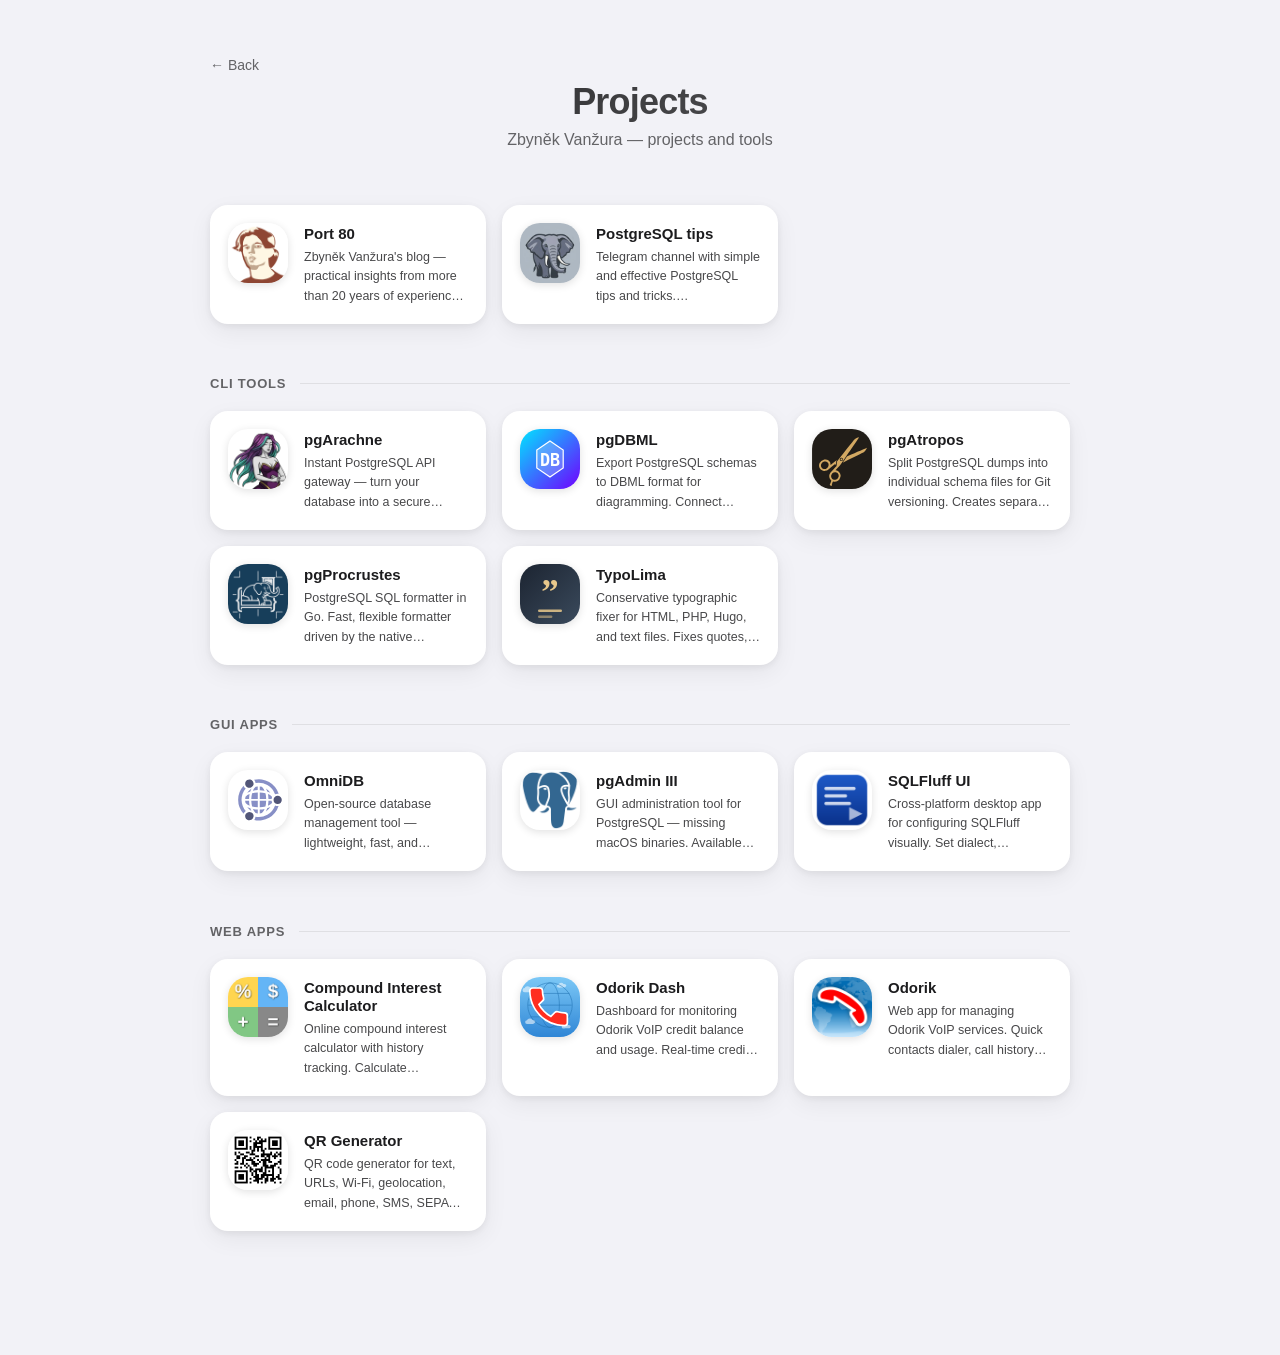
==== docs/projects/index.html @ cd3ebdc3 "feat: replace apps.80.cz hub with personal site at www.80.cz Add a personal landing page (about, soc" ====
<!doctype html>
<html lang="en">
	<head>
		<meta charset="UTF-8" />
		<meta name="viewport" content="width=device-width, initial-scale=1.0" />
		<title>Projects — Zbyněk Vanžura</title>
		<link rel="stylesheet" href="style.css" />
		<link rel="icon" href="icons/pgarachne.png" />
		<style>
			.back-link {
				display: inline-block;
				margin-bottom: 8px;
				font-size: 14px;
				color: var(--text-secondary);
				text-decoration: none;
			}
			.back-link:hover {
				color: var(--accent);
			}
		</style>
	</head>
	<body>
		<div class="container">
			<a class="back-link" href="..">&larr; Back</a>

			<header>
				<h1>Projects</h1>
				<p>Zbyněk Vanžura — projects and tools</p>
			</header>

			<section class="section">
				<div class="card-grid">
					<a
						class="card-item"
						href="https://port.80.cz"
						target="_blank"
						rel="noopener"
					>
						<div class="card-icon">
							<img src="icons/port.png" alt="Port" />
						</div>
						<div class="card-body">
							<div class="card-name">Port 80</div>
							<div class="card-desc">
								Zbyněk Vanžura's blog — practical insights from more than 20 years of experience, mostly about PostgreSQL, software development, and AI, but occasionally also about other topics worth reflecting on.
							</div>
						</div>
					</a>
					<a
						class="card-item"
						href="https://t.me/postgresqltips"
						target="_blank"
						rel="noopener"
					>
						<div class="card-icon">
							<img src="icons/postgresqltips.jpg" alt="PostgreSQL tips" />
						</div>
						<div class="card-body">
							<div class="card-name">PostgreSQL tips</div>
							<div class="card-desc">
								Telegram channel with simple and effective PostgreSQL
								tips and tricks. @postgresqltips
							</div>
						</div>
					</a>
				</div>
			</section>

			<section class="section">
				<div class="section-header">
					<span class="section-title">CLI Tools</span>
					<div class="section-line"></div>
				</div>
				<div class="card-grid">
					<a
						class="card-item"
						href="https://www.pgarachne.com"
						target="_blank"
						rel="noopener"
					>
						<div class="card-icon">
							<img src="icons/pgarachne.png" alt="pgArachne" />
						</div>
						<div class="card-body">
							<div class="card-name">pgArachne</div>
							<div class="card-desc">
								Instant PostgreSQL API gateway — turn your database into
								a secure JSON-RPC API with zero boilerplate. Native MCP
								support for AI clients (Claude,	Cursor), real-time SSE
								notifications, and database-native auth with RLS.
							</div>
						</div>
					</a>
					<a
						class="card-item"
						href="https://pg_dbml.80.cz"
						target="_blank"
						rel="noopener"
					>
						<div class="card-icon">
							<img src="icons/pg_dbml.svg" alt="pgDBML" />
						</div>
						<div class="card-body">
							<div class="card-name">pgDBML</div>
							<div class="card-desc">
								Export PostgreSQL schemas to DBML format for
								diagramming. Connect directly to a database or parse
								pg_dump output. Generates clean DBML ready for
								dbdiagram.io, Mermaid, or other visualization tools.
							</div>
						</div>
					</a>
					<a
						class="card-item"
						href="https://pg_atropos.80.cz"
						target="_blank"
						rel="noopener"
					>
						<div class="card-icon">
							<img src="icons/pg_atropos.svg" alt="pgAtropos" />
						</div>
						<div class="card-body">
							<div class="card-name">pgAtropos</div>
							<div class="card-desc">
								Split PostgreSQL dumps into individual schema files for
								Git versioning. Creates separate files per object —
								tables, functions, indexes — ready for version control
								and code review.
							</div>
						</div>
					</a>
					<a
						class="card-item"
						href="https://pg_procrustes.80.cz"
						target="_blank"
						rel="noopener"
					>
						<div class="card-icon">
							<img src="icons/pg_procrustes.png" alt="pg_procrustes" />
						</div>
						<div class="card-body">
							<div class="card-name">pgProcrustes</div>
							<div class="card-desc">
								PostgreSQL SQL formatter in Go. Fast, flexible formatter driven by the native PostgreSQL parser. Supports keyword casing, data type formatting, layout, and clause breaking.
							</div>
						</div>
					</a>
					<a
						class="card-item"
						href="https://typolima.80.cz"
						target="_blank"
						rel="noopener"
					>
						<div class="card-icon">
							<img src="icons/typolima.svg" alt="TypoLima" />
						</div>
						<div class="card-body">
							<div class="card-name">TypoLima</div>
							<div class="card-desc">
								Conservative typographic fixer for HTML, PHP, Hugo, and
								text files. Fixes quotes, dashes, non-breaking spaces,
								ellipses for 33+ languages. Only touches text content —
								never code, tags, or template variables.
							</div>
						</div>
					</a>
				</div>
			</section>

			<section class="section">
				<div class="section-header">
					<span class="section-title">GUI Apps</span>
					<div class="section-line"></div>
				</div>
				<div class="card-grid">
					<a
						class="card-item"
						href="https://www.omnidb.net"
						target="_blank"
						rel="noopener"
					>
						<div class="card-icon">
							<img src="icons/omnidb.svg" alt="OmniDB" />
						</div>
						<div class="card-body">
							<div class="card-name">OmniDB</div>
							<div class="card-desc">
								Open-source database management tool — lightweight,
								fast, and collaborative. Web-based GUI for PostgreSQL
								with schema browser, query editor, data explorer, and
								multi-user support.
							</div>
						</div>
					</a>
					<a
						class="card-item"
						href="https://pgadmin3.80.cz"
						target="_blank"
						rel="noopener"
					>
						<div class="card-icon">
							<img src="icons/pgadmin3.png" alt="pgAdmin3" />
						</div>
						<div class="card-body">
							<div class="card-name">pgAdmin III</div>
							<div class="card-desc">
								GUI administration tool for PostgreSQL — missing macOS binaries.
								Available via pre-compiled app or Homebrew installation.
							</div>
						</div>
					</a>
					<a
						class="card-item"
						href="https://sqlfluffui.80.cz"
						target="_blank"
						rel="noopener"
					>
						<div class="card-icon">
							<img src="icons/sqlfluffui.png" alt="SQLFluff UI" />
						</div>
						<div class="card-body">
							<div class="card-name">SQLFluff UI</div>
							<div class="card-desc">
								Cross-platform desktop app for configuring SQLFluff
								visually. Set dialect, indentation, and layout rules —
								see formatted SQL live. Built with Python and PySide6,
								no command-line knowledge required.
							</div>
						</div>
					</a>
				</div>
			</section>

			<section class="section">
				<div class="section-header">
					<span class="section-title">Web Apps</span>
					<div class="section-line"></div>
				</div>
				<div class="card-grid">
					<a
						class="card-item"
						href="https://compound-interest-calculator.80.cz"
						target="_blank"
						rel="noopener"
					>
						<div class="card-icon">
							<img
								src="icons/compound-interest-calculator.png"
								alt="Compound Interest Calculator"
							/>
						</div>
						<div class="card-body">
							<div class="card-name">Compound Interest Calculator</div>
							<div class="card-desc">
								Online compound interest calculator with history
								tracking. Calculate investment growth from initial
								deposit, contributions, rate, and time. PWA installable,
								works offline, includes calculation history.
							</div>
						</div>
					</a>
					<a
						class="card-item"
						href="https://odorik-dash.80.cz"
						target="_blank"
						rel="noopener"
					>
						<div class="card-icon">
							<img src="icons/odorik-dash.svg" alt="Odorik Dash" />
						</div>
						<div class="card-body">
							<div class="card-name">Odorik Dash</div>
							<div class="card-desc">
								Dashboard for monitoring Odorik VoIP credit balance and
								usage. Real-time credit tracking, call history overview,
								and service status for Odorik.cz customers.
							</div>
						</div>
					</a>
					<a
						class="card-item"
						href="https://odorik.80.cz"
						target="_blank"
						rel="noopener"
					>
						<div class="card-icon">
							<img src="icons/odorik.png" alt="Odorik" />
						</div>
						<div class="card-body">
							<div class="card-name">Odorik</div>
							<div class="card-desc">
								Web app for managing Odorik VoIP services. Quick
								contacts dialer, call history with recordings, SMS
								composer with character counter, and account settings.
							</div>
						</div>
					</a>
					<a
						class="card-item"
						href="https://qr-generator.80.cz"
						target="_blank"
						rel="noopener"
					>
						<div class="card-icon">
							<img src="icons/qr-generator.png" alt="QR Generator" />
						</div>
						<div class="card-body">
							<div class="card-name">QR Generator</div>
							<div class="card-desc">
								QR code generator for text, URLs, Wi-Fi, geolocation,
								email, phone, SMS, SEPA payments, and Czech QR payments.
								Customizable colors and error correction with PNG
								download.
							</div>
						</div>
					</a>
				</div>
			</section>
		</div>

		<script src="script.js"></script>
	</body>
</html>
---- docs/projects/style.css ----
:root {
	--bg: #f2f2f7;
	--card-bg: #ffffff;
	--card-shadow: 0 2px 8px rgba(0, 0, 0, 0.07), 0 8px 24px rgba(0, 0, 0, 0.06);
	--card-shadow-hover:
		0 4px 16px rgba(0, 0, 0, 0.1), 0 16px 40px rgba(0, 0, 0, 0.1);
	--text: #1c1c1e;
	--text-secondary: #636366;
	--text-desc: #48484a;
	--section-title: #3a3a3c;
	--section-title-line: rgba(0, 0, 0, 0.08);
	--accent: #0071e3;
	--icon-radius: 20px;
	--icon-size: 60px;
}

@media (prefers-color-scheme: dark) {
	:root {
		--bg: #000000;
		--card-bg: #1c1c1e;
		--card-shadow:
			0 2px 8px rgba(0, 0, 0, 0.3), 0 8px 24px rgba(0, 0, 0, 0.25);
		--card-shadow-hover:
			0 4px 16px rgba(0, 0, 0, 0.45), 0 16px 40px rgba(0, 0, 0, 0.35);
		--text: #f2f2f7;
		--text-secondary: #8e8e93;
		--text-desc: #aeaeb2;
		--section-title: #8e8e93;
		--section-title-line: rgba(255, 255, 255, 0.08);
		--accent: #2997ff;
	}
}

* {
	margin: 0;
	padding: 0;
	box-sizing: border-box;
}

body {
	font-family:
		-apple-system, BlinkMacSystemFont, "Segoe UI", Roboto, Helvetica, Arial,
		sans-serif;
	background: var(--bg);
	color: var(--text);
	min-height: 100vh;
	padding: 56px 24px 72px;
	transition:
		background 0.3s,
		color 0.3s;
}

.container {
	max-width: 860px;
	margin: 0 auto;
}

/* ── Header ── */
header {
	text-align: center;
	margin-bottom: 56px;
}

.js-ready header {
	/* overriding default */
	opacity: 0;
	transform: translateY(-20px);
	animation: fadeDown 0.6s cubic-bezier(0.34, 1.3, 0.64, 1) 0.05s forwards;
}

header h1 {
	font-size: 36px;
	font-weight: 700;
	letter-spacing: -0.8px;
	background: linear-gradient(
		135deg,
		var(--text) 0%,
		var(--text-secondary) 100%
	);
	-webkit-background-clip: text;
	-webkit-text-fill-color: transparent;
	background-clip: text;
}

header p {
	color: var(--text-secondary);
	font-size: 16px;
	margin-top: 8px;
	font-weight: 400;
}

/* ── Section ── */
.section {
	margin-bottom: 52px;
}

.js-ready .section {
	opacity: 0;
	transform: translateY(24px);
}

.js-ready .section.visible {
	animation: fadeUp 0.5s cubic-bezier(0.34, 1.2, 0.64, 1) forwards;
}

.section-header {
	display: flex;
	align-items: center;
	gap: 14px;
	margin-bottom: 20px;
}

.section-title {
	font-size: 13px;
	font-weight: 600;
	color: var(--text-secondary);
	text-transform: uppercase;
	letter-spacing: 0.8px;
	white-space: nowrap;
}

.section-line {
	flex: 1;
	height: 1px;
	background: var(--section-title-line);
}

/* ── Card Grid ── */
.card-grid {
	display: grid;
	grid-template-columns: repeat(auto-fill, minmax(240px, 1fr));
	gap: 16px;
}

/* ── Card ── */
.card-item {
	display: flex;
	align-items: flex-start;
	gap: 16px;
	background: var(--card-bg);
	border-radius: 18px;
	padding: 18px;
	text-decoration: none;
	color: var(--text);
	box-shadow: var(--card-shadow);
	transition:
		transform 0.22s cubic-bezier(0.34, 1.4, 0.64, 1),
		box-shadow 0.22s ease,
		background 0.3s;
	will-change: transform;
}

.js-ready .card-item {
	opacity: 0;
	transform: translateY(16px) scale(0.97);
}

.js-ready .card-item.visible {
	animation: cardIn 0.45s cubic-bezier(0.34, 1.3, 0.64, 1) forwards;
}

.card-item:hover {
	transform: translateY(-3px) scale(1.015);
	box-shadow: var(--card-shadow-hover);
}

.card-item:active {
	transform: scale(0.97);
	box-shadow: var(--card-shadow);
}

/* ── Card Icon ── */
.card-icon {
	flex-shrink: 0;
	width: var(--icon-size);
	height: var(--icon-size);
	border-radius: var(--icon-radius);
	overflow: hidden;
	box-shadow: 0 2px 8px rgba(0, 0, 0, 0.12);
}

.card-icon img {
	width: 100%;
	height: 100%;
	object-fit: cover;
	pointer-events: none;
	display: block;
}

/* ── Card Body ── */
.card-body {
	flex: 1;
	min-width: 0;
	padding-top: 2px;
}

.card-name {
	font-size: 15px;
	font-weight: 600;
	line-height: 1.2;
	margin-bottom: 5px;
	display: flex;
	align-items: center;
	gap: 6px;
}

.card-name::after {
	content: "↗";
	font-size: 11px;
	color: var(--accent);
	opacity: 0;
	transform: translate(-3px, 3px);
	transition:
		opacity 0.2s ease,
		transform 0.2s ease;
	display: inline-block;
}

.card-item:hover .card-name::after {
	opacity: 1;
	transform: translate(0, 0);
}

.card-desc {
	font-size: 12.5px;
	line-height: 1.55;
	color: var(--text-desc);
	display: -webkit-box;
	-webkit-line-clamp: 3;
	-webkit-box-orient: vertical;
	overflow: hidden;
}

/* ── Animations ── */
@keyframes fadeDown {
	to {
		opacity: 1;
		transform: translateY(0);
	}
}

@keyframes fadeUp {
	to {
		opacity: 1;
		transform: translateY(0);
	}
}

@keyframes cardIn {
	to {
		opacity: 1;
		transform: translateY(0) scale(1);
	}
}

/* ── Responsive ── */
@media (max-width: 600px) {
	body {
		padding: 36px 16px 52px;
	}

	header h1 {
		font-size: 28px;
	}

	.card-grid {
		grid-template-columns: 1fr;
		gap: 12px;
	}

	.card-item {
		padding: 15px;
	}

	:root {
		--icon-size: 52px;
		--icon-radius: 14px;
	}
}
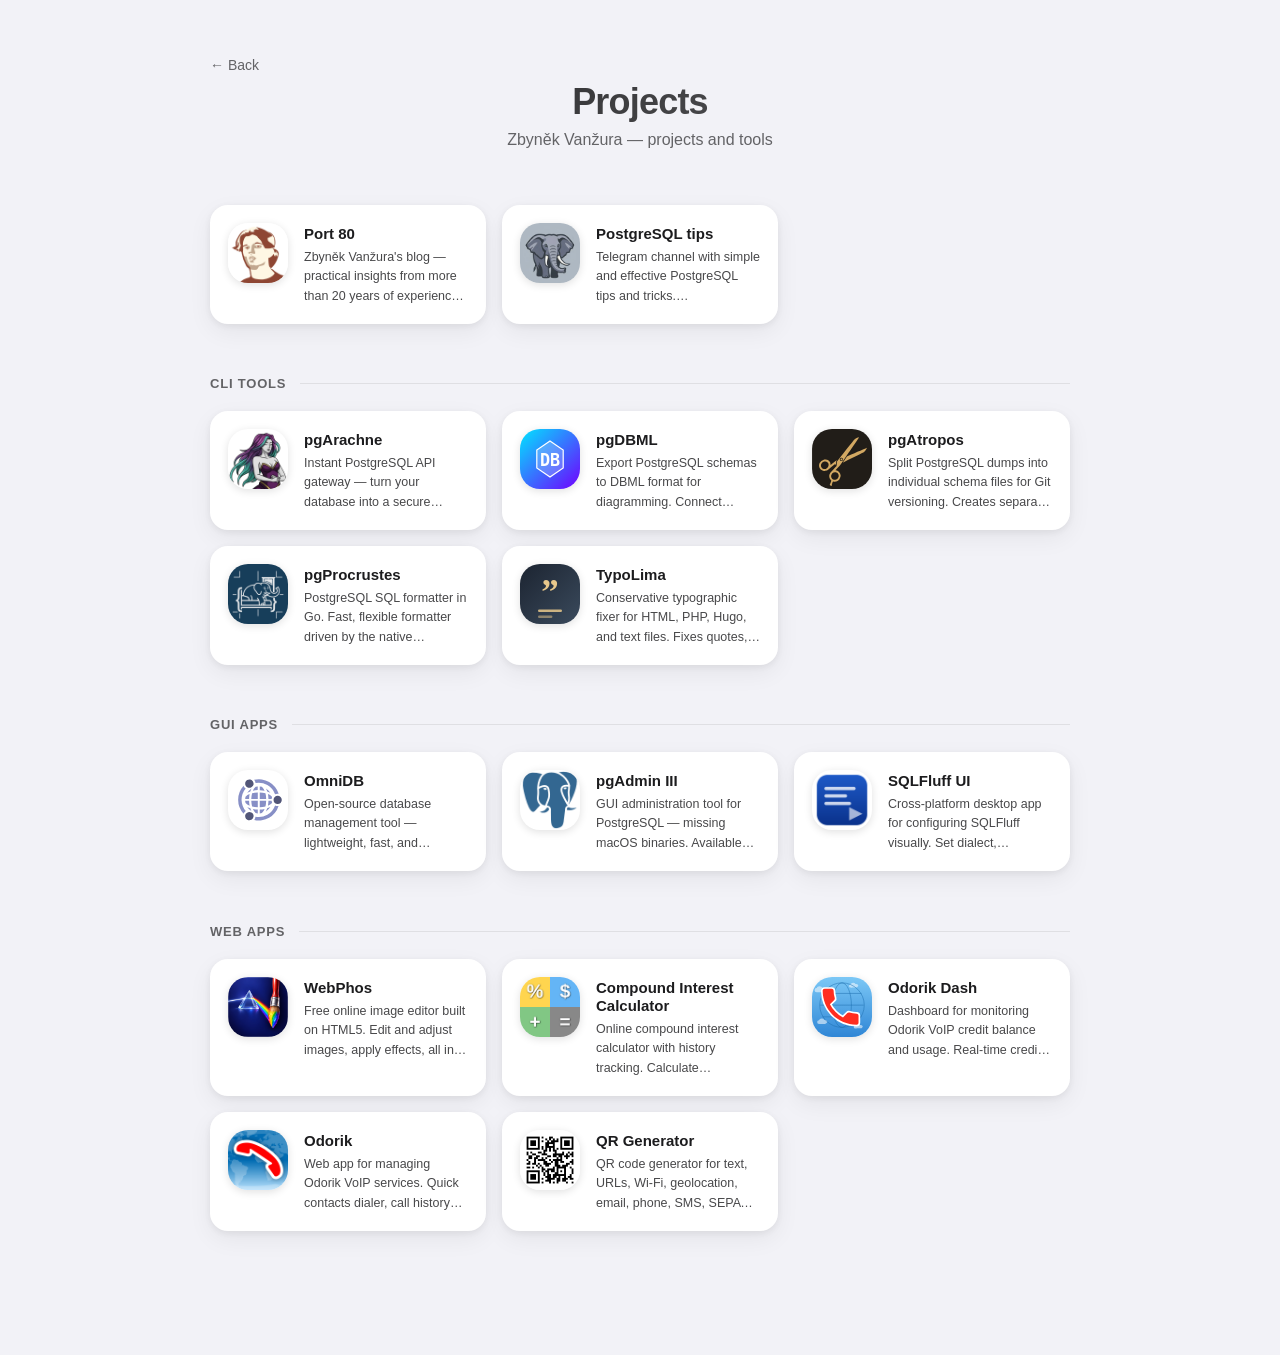
==== commit 98eee7b3: "feat: add WebPhos as first web app, swap Contact and Find me online sections" ====
--- a/docs/projects/index.html
+++ b/docs/projects/index.html
@@ -239,6 +239,24 @@
 				<div class="card-grid">
 					<a
 						class="card-item"
+						href="https://webphos.80.cz"
+						target="_blank"
+						rel="noopener"
+					>
+						<div class="card-icon">
+							<img src="icons/webphos.png" alt="WebPhos" />
+						</div>
+						<div class="card-body">
+							<div class="card-name">WebPhos</div>
+							<div class="card-desc">
+								Free online image editor built on HTML5. Edit and
+								adjust images, apply effects, all in the browser
+								without installing anything.
+							</div>
+						</div>
+					</a>
+					<a
+						class="card-item"
 						href="https://compound-interest-calculator.80.cz"
 						target="_blank"
 						rel="noopener"
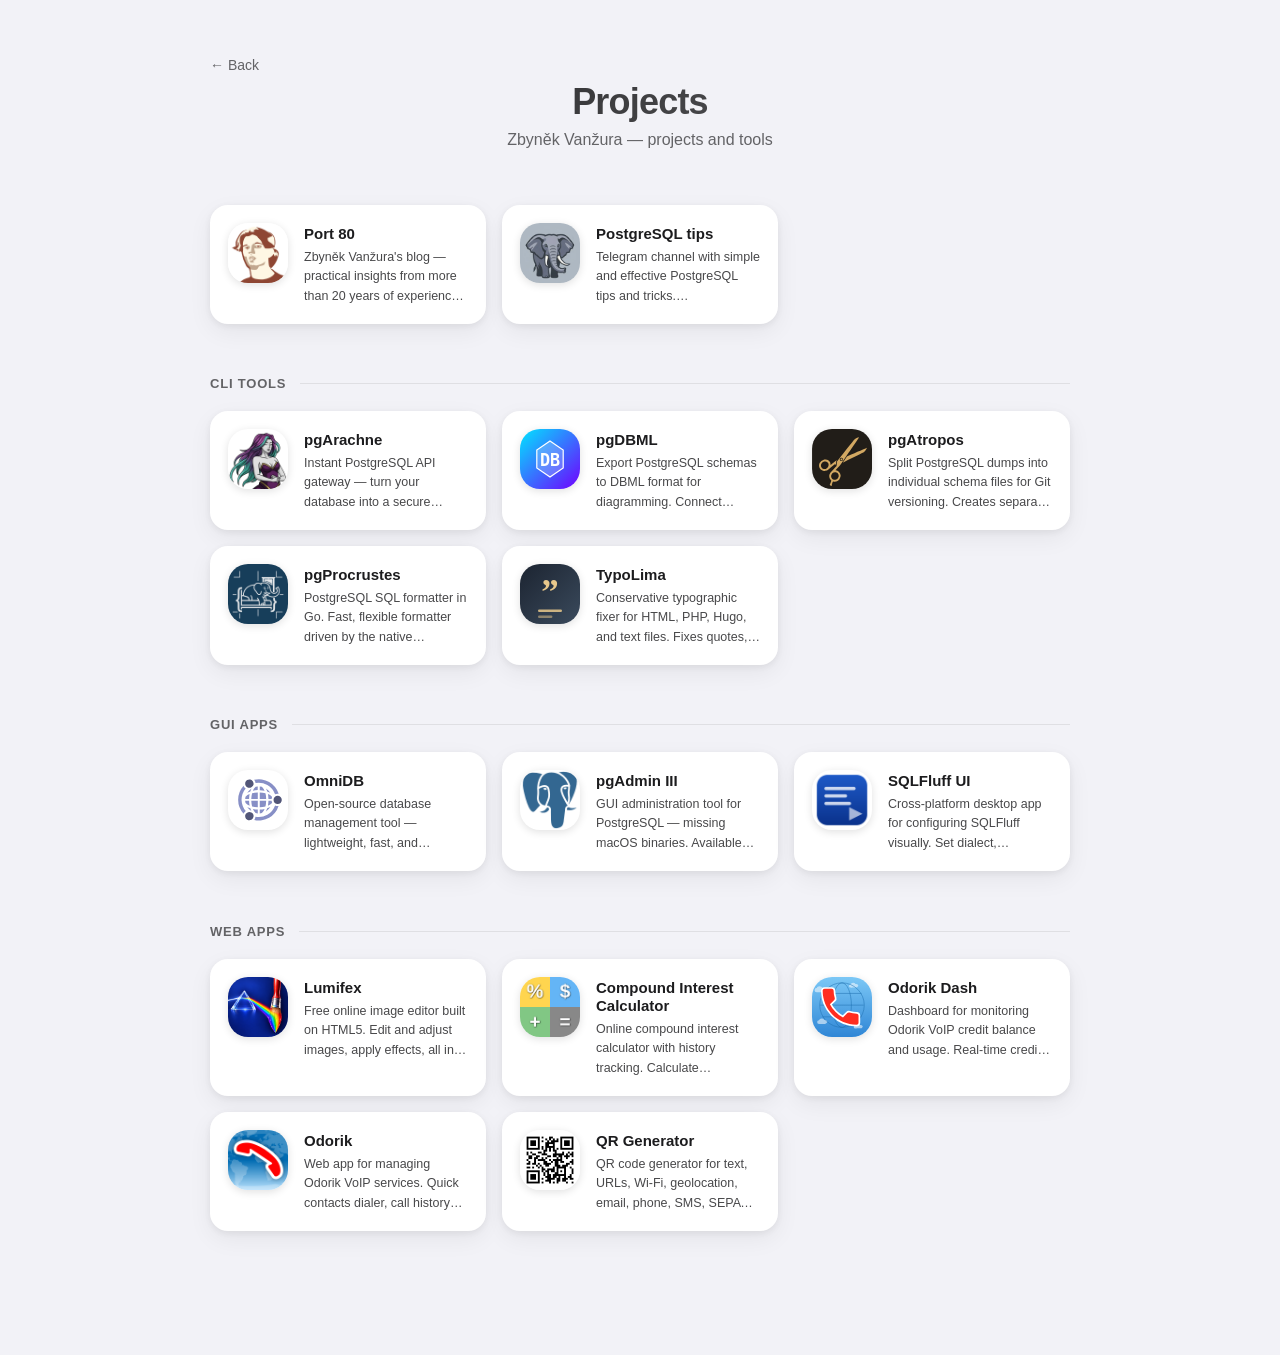
==== commit 2c556b75: "refactor: rename WebPhos to Lumifex" ====
--- a/docs/projects/index.html
+++ b/docs/projects/index.html
@@ -239,15 +239,15 @@
 				<div class="card-grid">
 					<a
 						class="card-item"
-						href="https://webphos.80.cz"
-						target="_blank"
-						rel="noopener"
-					>
-						<div class="card-icon">
-							<img src="icons/webphos.png" alt="WebPhos" />
-						</div>
-						<div class="card-body">
-							<div class="card-name">WebPhos</div>
+						href="https://lumifex.80.cz"
+						target="_blank"
+						rel="noopener"
+					>
+						<div class="card-icon">
+							<img src="icons/lumifex.png" alt="Lumifex" />
+						</div>
+						<div class="card-body">
+							<div class="card-name">Lumifex</div>
 							<div class="card-desc">
 								Free online image editor built on HTML5. Edit and
 								adjust images, apply effects, all in the browser
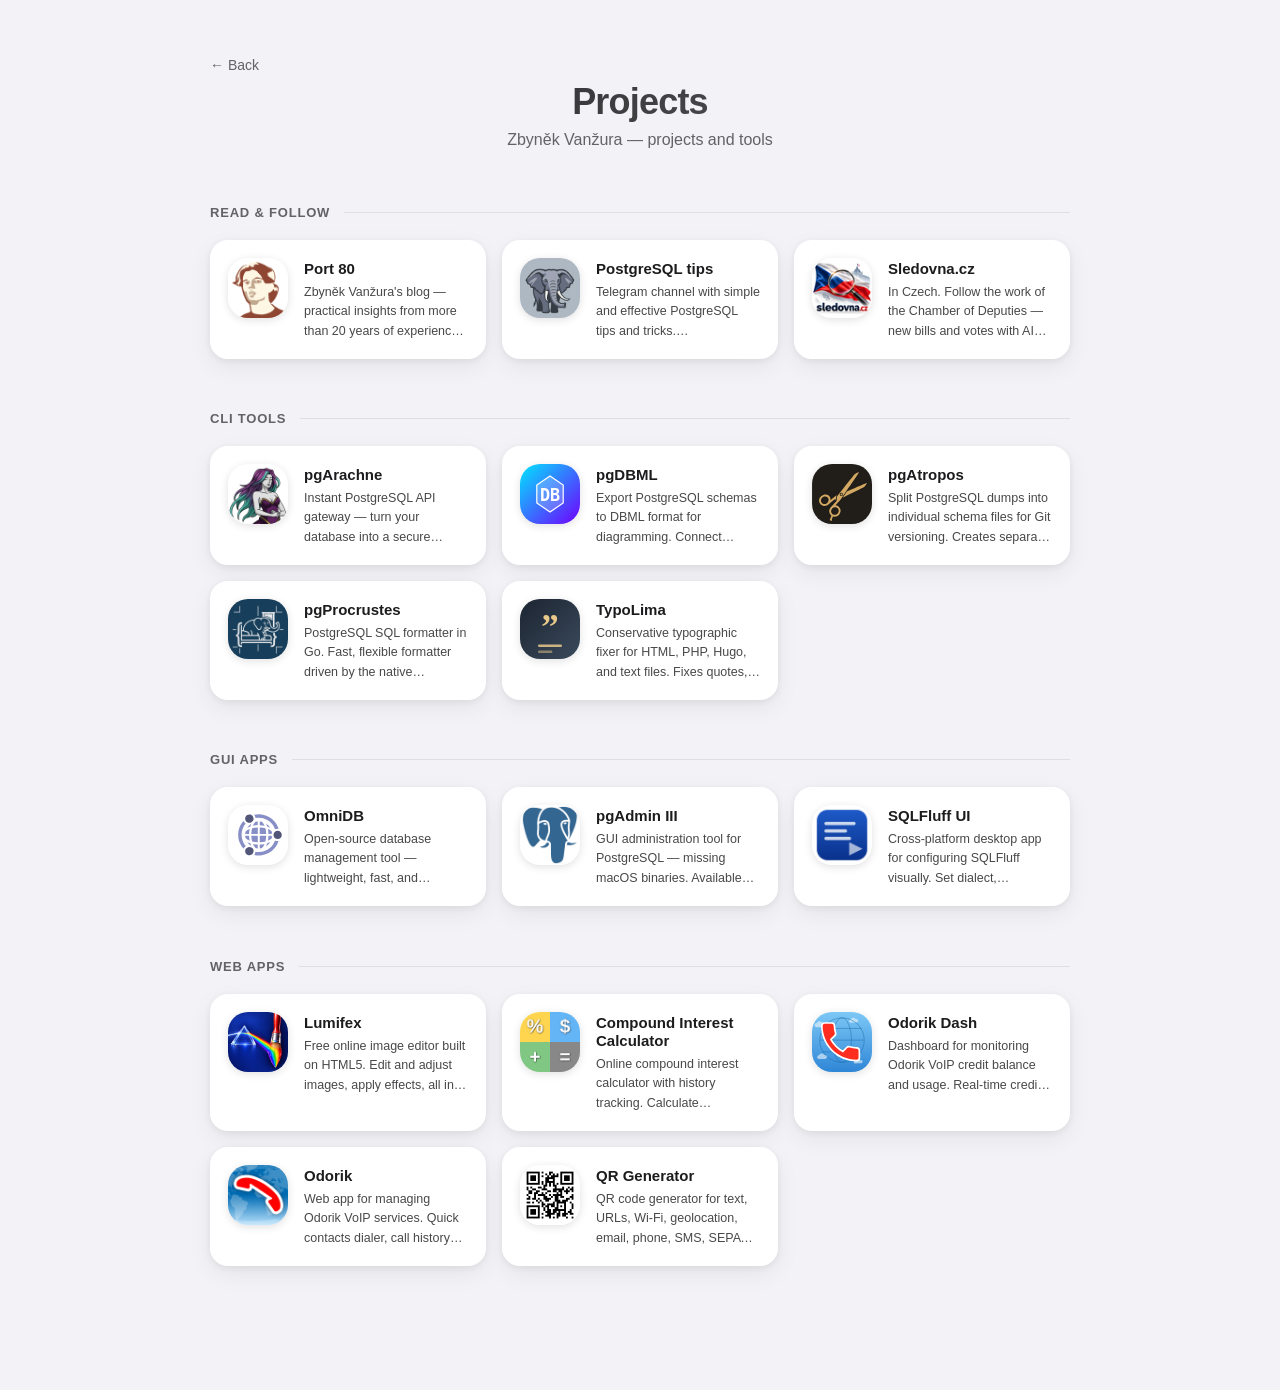
==== commit 835cbb16: "feat: add Sledovna.cz and a "Read & Follow" heading to projects" ====
--- a/docs/projects/index.html
+++ b/docs/projects/index.html
@@ -29,6 +29,10 @@
 			</header>
 
 			<section class="section">
+				<div class="section-header">
+					<span class="section-title">Read &amp; Follow</span>
+					<div class="section-line"></div>
+				</div>
 				<div class="card-grid">
 					<a
 						class="card-item"
@@ -60,6 +64,23 @@
 							<div class="card-desc">
 								Telegram channel with simple and effective PostgreSQL
 								tips and tricks. @postgresqltips
+							</div>
+						</div>
+					</a>
+					<a
+						class="card-item"
+						href="https://www.sledovna.cz"
+						target="_blank"
+						rel="noopener"
+					>
+						<div class="card-icon">
+							<img src="icons/sledovna.png" alt="Sledovna.cz" />
+						</div>
+						<div class="card-body">
+							<div class="card-name">Sledovna.cz</div>
+							<div class="card-desc">
+								In Czech. Follow the work of the Chamber of Deputies —
+								new bills and votes with AI commentary.
 							</div>
 						</div>
 					</a>
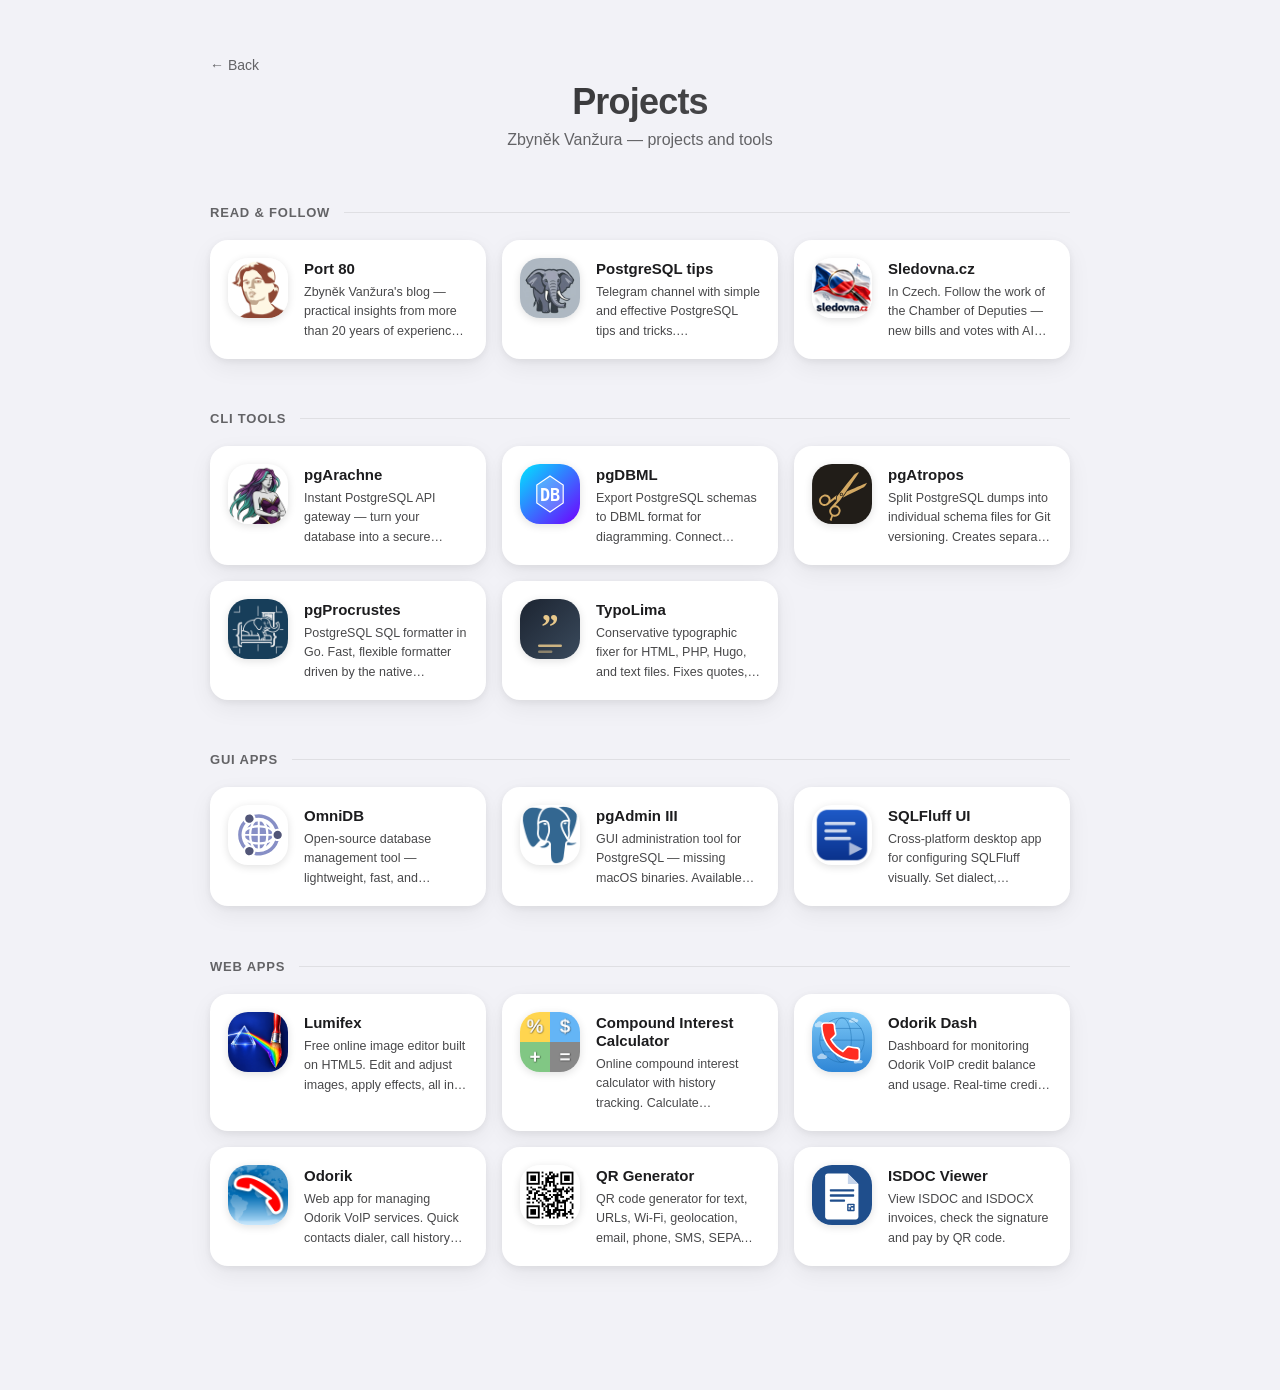
==== commit 68141cdc: "feat: add ISDOC Viewer to web apps" ====
--- a/docs/projects/index.html
+++ b/docs/projects/index.html
@@ -353,6 +353,23 @@
 							</div>
 						</div>
 					</a>
+					<a
+						class="card-item"
+						href="https://isdoc.80.cz"
+						target="_blank"
+						rel="noopener"
+					>
+						<div class="card-icon">
+							<img src="icons/isdoc.svg" alt="ISDOC Viewer" />
+						</div>
+						<div class="card-body">
+							<div class="card-name">ISDOC Viewer</div>
+							<div class="card-desc">
+								View ISDOC and ISDOCX invoices, check the signature
+								and pay by QR code.
+							</div>
+						</div>
+					</a>
 				</div>
 			</section>
 		</div>
